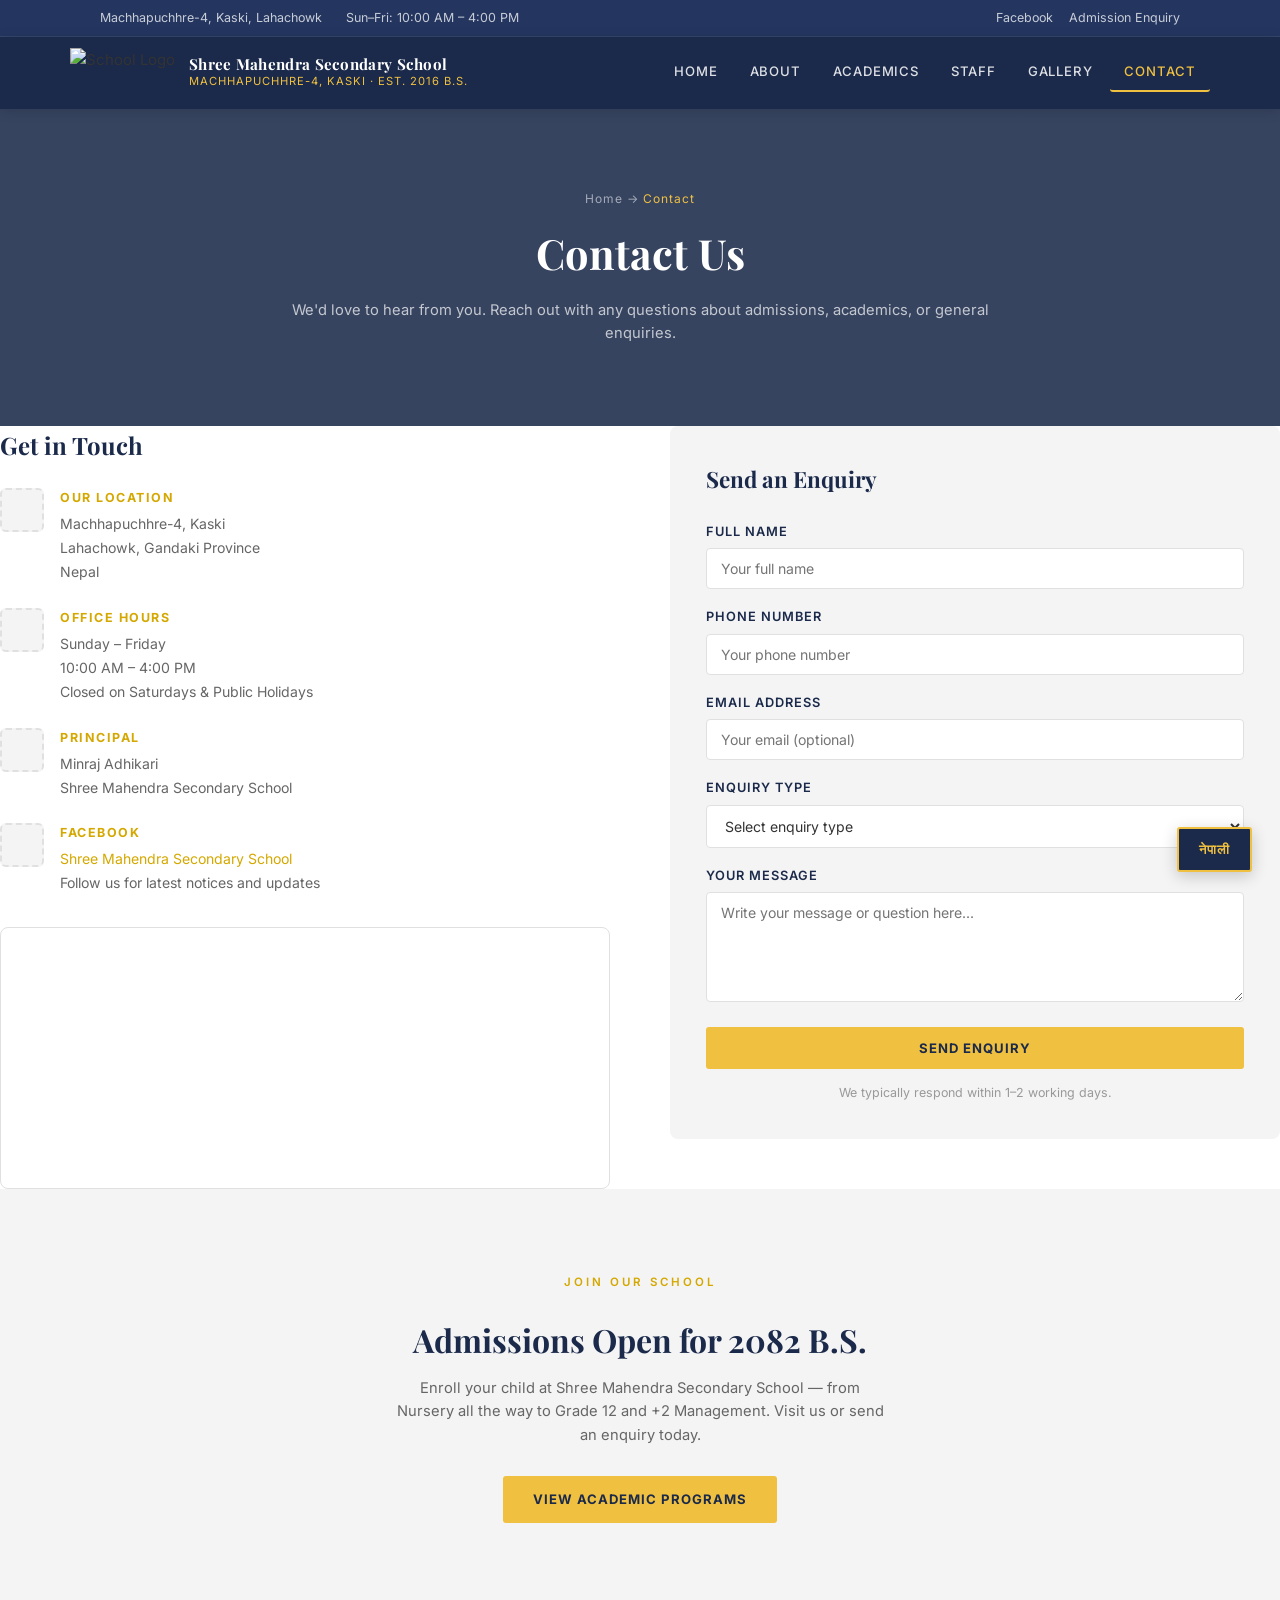
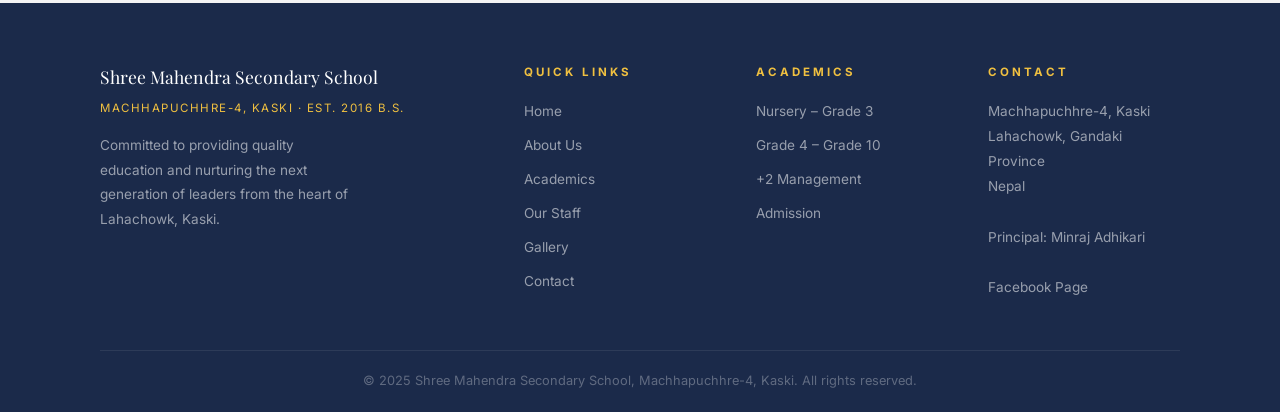
==== contact.html @ 13e13847 "Add files via upload" ====
<!DOCTYPE html>
<html lang="en">
<head>
  <meta charset="UTF-8"/>
  <meta name="viewport" content="width=device-width, initial-scale=1.0"/>
  <title>Contact — Shree Mahendra Secondary School</title>
  <link rel="preconnect" href="https://fonts.googleapis.com">
  <link href="https://fonts.googleapis.com/css2?family=Playfair+Display:ital,wght@0,400;0,700;1,400&family=Inter:wght@300;400;500;600&display=swap" rel="stylesheet">
  <link rel="stylesheet" href="style.css">
  <link rel="icon" type="image/png" href="Images/logo.png">
</head>
<body>

  <div class="top-bar">
    <div class="container">
      <div class="top-bar-inner">
        <div class="top-bar-left">
          <span> Machhapuchhre-4, Kaski, Lahachowk</span>
          <span> Sun–Fri: 10:00 AM – 4:00 PM</span>
        </div>
        <div class="top-bar-right">
          <a href="https://www.facebook.com/ShreeMahendraSecondarySchool" target="_blank">Facebook</a>
          <a href="contact.html">Admission Enquiry</a>
        </div>
      </div>
    </div>
  </div>

  <nav>
    <div class="nav-inner">
      <a href="index.html" class="nav-brand">
        <img src="Images/logo.png" alt="School Logo">
        <div class="nav-brand-text">
          <span class="school-name">Shree Mahendra Secondary School</span>
          <span class="school-location">Machhapuchhre-4, Kaski · Est. 2016 B.S.</span>
        </div>
      </a>
      <ul class="nav-links">
        <li><a href="index.html">Home</a></li>
        <li><a href="about.html">About</a></li>
        <li><a href="academics.html">Academics</a></li>
        <li><a href="staff.html">Staff</a></li>
        <li><a href="gallery.html">Gallery</a></li>
        <li><a href="contact.html" class="active">Contact</a></li>
      </ul>
    </div>
  </nav>

  <div class="page-hero">
    <div class="page-hero-inner">
      <p class="breadcrumb">Home → <span>Contact</span></p>
      <h1>Contact Us</h1>
      <p>We'd love to hear from you. Reach out with any questions about admissions, academics, or general enquiries.</p>
    </div>
  </div>

  <div class="contact-layout">

  <!-- LEFT — INFO + MAP -->
  <div class="contact-info">
    <h3>Get in Touch</h3>

    <div class="contact-detail">
      <div class="contact-icon-box"></div>
      <div>
        <h5>Our Location</h5>
        <p>Machhapuchhre-4, Kaski<br>Lahachowk, Gandaki Province<br>Nepal</p>
      </div>
    </div>

    <div class="contact-detail">
      <div class="contact-icon-box"></div>
      <div>
        <h5>Office Hours</h5>
        <p>Sunday – Friday<br>10:00 AM – 4:00 PM<br>Closed on Saturdays & Public Holidays</p>
      </div>
    </div>

    <div class="contact-detail">
      <div class="contact-icon-box"></div>
      <div>
        <h5>Principal</h5>
        <p>Minraj Adhikari<br>Shree Mahendra Secondary School</p>
      </div>
    </div>

    <div class="contact-detail">
      <div class="contact-icon-box"></div>
      <div>
        <h5>Facebook</h5>
        <p><a href="https://www.facebook.com/ShreeMahendraSecondarySchool" target="_blank" style="color:#d4a800;">Shree Mahendra Secondary School</a><br>Follow us for latest notices and updates</p>
      </div>
    </div>

    <!-- MAP — inside left column -->
    <div style="margin-top:32px; border-radius:8px; overflow:hidden; border:1px solid #e0e0e0;">
      <iframe
        src="https://www.google.com/maps/embed?pb=!1m18!1m12!1m3!1d3512.861016404765!2d83.92640193931064!3d28.30253399999999!2m3!1f0!2f0!3f0!3m2!1i1024!2i768!4f13.1!3m3!1m2!1s0x3995ecd51be6d9e9%3A0xdac037dc6330b801!2sShree%20Mahendra%20Secondary%20School%2C%20Lahachowk!5e0!3m2!1sen!2snp!4v1780123237077!5m2!1sen!2snp"
        width="100%"
        height="260"
        style="border:0; display:block;"
        allowfullscreen=""
        loading="lazy"
        referrerpolicy="no-referrer-when-downgrade">
      </iframe>
    </div>
  </div>

  <!-- RIGHT — FORM -->
  <div class="contact-form-box">
    <h3>Send an Enquiry</h3>

    <div class="form-group">
      <label>Full Name</label>
      <input type="text" placeholder="Your full name">
    </div>

    <div class="form-group">
      <label>Phone Number</label>
      <input type="tel" placeholder="Your phone number">
    </div>

    <div class="form-group">
      <label>Email Address</label>
      <input type="email" placeholder="Your email (optional)">
    </div>

    <div class="form-group">
      <label>Enquiry Type</label>
      <select>
        <option value="">Select enquiry type</option>
        <option>Admission — Nursery to Grade 10</option>
        <option>Admission — +2 Management</option>
        <option>General Information</option>
        <option>Fee Structure</option>
        <option>Other</option>
      </select>
    </div>

    <div class="form-group">
      <label>Your Message</label>
      <textarea placeholder="Write your message or question here..."></textarea>
    </div>

    <button type="button" class="btn-primary" style="width:100%; border:none; cursor:pointer; font-family:'Inter',sans-serif; font-size:0.82rem;">
      Send Enquiry
    </button>

    <p style="font-size:0.78rem; color:#999; margin-top:14px; text-align:center;">
      We typically respond within 1–2 working days.
    </p>
  </div>

</div>

  <!-- ADMISSION CTA -->
  <section class="section section-alt">
    <div class="container" style="text-align:center;">
      <span class="section-label">Join Our School</span>
      <h2 style="font-family:'Playfair Display',serif; font-size:2rem; color:#1B2A4A; margin:12px 0;">Admissions Open for 2082 B.S.</h2>
      <p style="color:#666; font-size:0.92rem; max-width:500px; margin:0 auto 28px;">
        Enroll your child at Shree Mahendra Secondary School — from Nursery all the way to Grade 12 and +2 Management. Visit us or send an enquiry today.
      </p>
      <a href="academics.html" class="btn-primary">View Academic Programs</a>
    </div>
  </section>

  <footer>
    <div class="footer-inner">
      <div class="footer-grid">
        <div class="footer-brand">
          <div class="footer-brand-name">Shree Mahendra Secondary School</div>
          <div class="footer-brand-loc">Machhapuchhre-4, Kaski · Est. 2016 B.S.</div>
          <p>Committed to providing quality education and nurturing the next generation of leaders from the heart of Lahachowk, Kaski.</p>
        </div>
        <div class="footer-col">
          <h4>Quick Links</h4>
          <ul>
            <li><a href="index.html">Home</a></li>
            <li><a href="about.html">About Us</a></li>
            <li><a href="academics.html">Academics</a></li>
            <li><a href="staff.html">Our Staff</a></li>
            <li><a href="gallery.html">Gallery</a></li>
            <li><a href="contact.html">Contact</a></li>
          </ul>
        </div>
        <div class="footer-col">
          <h4>Academics</h4>
          <ul>
            <li><a href="academics.html">Nursery – Grade 3</a></li>
            <li><a href="academics.html">Grade 4 – Grade 10</a></li>
            <li><a href="academics.html">+2 Management</a></li>
            <li><a href="contact.html">Admission</a></li>
          </ul>
        </div>
        <div class="footer-col">
          <h4>Contact</h4>
          <p>Machhapuchhre-4, Kaski<br>Lahachowk, Gandaki Province<br>Nepal<br><br>Principal: Minraj Adhikari<br><br>
          <a href="https://www.facebook.com/ShreeMahendraSecondarySchool" target="_blank" style="color:rgba(255,255,255,0.55);">Facebook Page</a></p>
        </div>
      </div>
      <div class="footer-bottom">
        <p>© 2025 Shree Mahendra Secondary School, Machhapuchhre-4, Kaski. All rights reserved.</p>
      </div>
    </div>
  </footer>
<!-- Custom Translate Button -->
<div id="translate-btn" onclick="toggleTranslate()" title="Translate to Nepali">
  <span id="translate-label">नेपाली</span>
</div>

<div id="google_translate_element" style="display:none;"></div>

<script type="text/javascript">
  function googleTranslateElementInit() {
    new google.translate.TranslateElement({
      pageLanguage: 'en',
      includedLanguages: 'ne,en',
      autoDisplay: false
    }, 'google_translate_element');
  }

  function toggleTranslate() {
    var combo = document.querySelector('.goog-te-combo');
    if (combo) {
      if (combo.value === 'ne') {
        combo.value = 'en';
        document.getElementById('translate-label').innerText = 'नेपाली';
      } else {
        combo.value = 'ne';
        document.getElementById('translate-label').innerText = 'English';
      }
      combo.dispatchEvent(new Event('change'));
    }
  }
</script>
<script src="//translate.google.com/translate_a/element.js?cb=googleTranslateElementInit"></script>

</body>
</html>
---- style.css ----
/* ── RESET & BASE ── */
* { margin: 0; padding: 0; box-sizing: border-box; }

:root {
  --navy: #1B2A4A;
  --navy-light: #243660;
  --yellow: #F0C040;
  --yellow-dark: #d4a800;
  --grey: #F4F4F4;
  --white: #ffffff;
  --text: #333333;
  --text-light: #666666;
  --border: #e0e0e0;
}

body {
  font-family: 'Inter', sans-serif;
  background-color: var(--white);
  color: var(--text);
  font-size: 15px;
  line-height: 1.6;
}

a { text-decoration: none; color: inherit; }
img { max-width: 100%; display: block; }
.container { max-width: 1140px; margin: 0 auto; padding: 0 30px; }

/* ── TOP BAR ── */
.top-bar {
  background-color: var(--navy-light);
  padding: 8px 0;
  border-bottom: 1px solid rgba(255,255,255,0.08);
}

.top-bar-inner {
  display: flex;
  justify-content: space-between;
  align-items: center;
  font-size: 0.78rem;
  color: rgba(255,255,255,0.75);
}

.top-bar-left { display: flex; gap: 24px; align-items: center; }
.top-bar-left span { display: flex; align-items: center; gap: 6px; }
.top-bar-right { display: flex; gap: 16px; align-items: center; }
.top-bar-right a {
  color: rgba(255,255,255,0.75);
  font-size: 0.78rem;
  transition: color 0.2s;
}
.top-bar-right a:hover { color: var(--yellow); }

/* ── NAVBAR ── */
nav {
  background-color: var(--navy);
  padding: 0 30px;
  position: sticky;
  top: 0;
  z-index: 1000;
  box-shadow: 0 2px 12px rgba(0,0,0,0.15);
}

.nav-inner {
  max-width: 1140px;
  margin: 0 auto;
  display: flex;
  justify-content: space-between;
  align-items: center;
  height: 72px;
}

.nav-brand {
  display: flex;
  align-items: center;
  gap: 14px;
}

.nav-brand img {
  height: 50px;
  width: auto;
}

.nav-brand-text { display: flex; flex-direction: column; }
.nav-brand-text .school-name {
  font-family: 'Playfair Display', serif;
  font-size: 0.95rem;
  font-weight: 700;
  color: var(--white);
  line-height: 1.2;
  letter-spacing: 0.3px;
}
.nav-brand-text .school-location {
  font-size: 0.7rem;
  color: var(--yellow);
  letter-spacing: 1px;
  text-transform: uppercase;
}

.nav-links {
  list-style: none;
  display: flex;
  gap: 4px;
}

.nav-links a {
  display: block;
  padding: 8px 14px;
  color: rgba(255,255,255,0.85);
  font-size: 0.82rem;
  letter-spacing: 0.8px;
  text-transform: uppercase;
  font-weight: 500;
  border-radius: 3px;
  transition: all 0.2s;
  border-bottom: 2px solid transparent;
}

.nav-links a:hover,
.nav-links a.active {
  color: var(--yellow);
  border-bottom-color: var(--yellow);
}

/* ── HERO ── */
.hero {
  position: relative;
  min-height: 88vh;
  display: flex;
  align-items: center;
  background: linear-gradient(135deg, rgba(27,42,74,0.92) 0%, rgba(27,42,74,0.75) 100%),
              url('Images/school.jpg') center/cover no-repeat;
  overflow: hidden;
}

.hero::after {
  content: '';
  position: absolute;
  bottom: 0; left: 0; right: 0;
  height: 80px;
  background: linear-gradient(to top, var(--white), transparent);
}

.hero-inner {
  position: relative;
  z-index: 1;
  max-width: 1140px;
  margin: 0 auto;
  padding: 80px 30px;
  display: grid;
  grid-template-columns: 1fr 1fr;
  gap: 60px;
  align-items: center;
}

.hero-left {}

.hero-badge {
  display: inline-flex;
  align-items: center;
  gap: 8px;
  background: rgba(240,192,64,0.15);
  border: 1px solid rgba(240,192,64,0.4);
  color: var(--yellow);
  padding: 6px 16px;
  border-radius: 20px;
  font-size: 0.75rem;
  letter-spacing: 2px;
  text-transform: uppercase;
  margin-bottom: 20px;
}

.hero h1 {
  font-family: 'Playfair Display', serif;
  font-size: 3rem;
  color: var(--white);
  line-height: 1.2;
  margin-bottom: 16px;
}

.hero h1 span { color: var(--yellow); }

.hero-desc {
  color: rgba(255,255,255,0.78);
  font-size: 0.95rem;
  line-height: 1.85;
  margin-bottom: 32px;
  max-width: 480px;
}

.hero-buttons { display: flex; gap: 14px; flex-wrap: wrap; }

.btn-primary {
  display: inline-block;
  padding: 13px 30px;
  background-color: var(--yellow);
  color: var(--navy);
  font-size: 0.82rem;
  font-weight: 700;
  letter-spacing: 1px;
  text-transform: uppercase;
  border-radius: 3px;
  transition: background 0.25s;
}
.btn-primary:hover { background-color: var(--yellow-dark); }

.btn-outline {
  display: inline-block;
  padding: 13px 30px;
  border: 2px solid rgba(255,255,255,0.6);
  color: var(--white);
  font-size: 0.82rem;
  font-weight: 600;
  letter-spacing: 1px;
  text-transform: uppercase;
  border-radius: 3px;
  transition: all 0.25s;
}
.btn-outline:hover { background-color: var(--white); color: var(--navy); }

.hero-right {
  display: grid;
  grid-template-columns: 1fr 1fr;
  gap: 16px;
}

.hero-card {
  background: rgba(255,255,255,0.08);
  border: 1px solid rgba(255,255,255,0.12);
  border-radius: 8px;
  padding: 24px 20px;
  text-align: center;
  backdrop-filter: blur(4px);
  transition: background 0.3s;
}

.hero-card:hover { background: rgba(255,255,255,0.13); }

.hero-card h3 {
  font-family: 'Playfair Display', serif;
  font-size: 2.2rem;
  color: var(--yellow);
  font-weight: 700;
}

.hero-card p {
  font-size: 0.75rem;
  color: rgba(255,255,255,0.7);
  letter-spacing: 1.5px;
  text-transform: uppercase;
  margin-top: 4px;
}

/* ── SECTION BASE ── */
.section { padding: 80px 0; }
.section-alt { background-color: var(--grey); }

.section-header { text-align: center; margin-bottom: 50px; }
.section-label {
  display: inline-block;
  font-size: 0.72rem;
  letter-spacing: 3px;
  text-transform: uppercase;
  color: var(--yellow-dark);
  font-weight: 600;
  margin-bottom: 10px;
}
.section-header h2 {
  font-family: 'Playfair Display', serif;
  font-size: 2rem;
  color: var(--navy);
  margin-bottom: 12px;
}
.section-header p {
  color: var(--text-light);
  font-size: 0.92rem;
  max-width: 520px;
  margin: 0 auto;
}

/* ── WHY US ── */
.why-grid {
  display: grid;
  grid-template-columns: repeat(4, 1fr);
  gap: 24px;
}

.why-card {
  background: var(--white);
  border: 1px solid var(--border);
  border-radius: 8px;
  padding: 32px 24px;
  text-align: center;
  transition: all 0.3s;
  border-top: 3px solid transparent;
}

.why-card:hover {
  border-top-color: var(--yellow);
  box-shadow: 0 8px 24px rgba(0,0,0,0.08);
  transform: translateY(-4px);
}

.why-icon {
  width: 56px;
  height: 56px;
  background: rgba(27,42,74,0.08);
  border-radius: 50%;
  display: flex;
  align-items: center;
  justify-content: center;
  margin: 0 auto 16px;
  font-size: 1.5rem;
}

.why-card h4 {
  font-family: 'Playfair Display', serif;
  font-size: 1rem;
  color: var(--navy);
  margin-bottom: 10px;
}

.why-card p {
  font-size: 0.85rem;
  color: var(--text-light);
  line-height: 1.7;
}

/* ── PRINCIPAL MESSAGE ── */
.principal-grid {
  display: grid;
  grid-template-columns: 1fr 2fr;
  gap: 60px;
  align-items: start;
}

.principal-photo {
  text-align: center;
}

.principal-photo img {
  width: 250px;
  height: 250px;
  object-fit: cover;
  border-radius: 50%;
  margin: 0 auto 16px;
  border: 4px solid var(--yellow);
  display: block;
}

.principal-photo-placeholder {
  width: 200px;
  height: 200px;
  background: var(--grey);
  border-radius: 50%;
  margin: 0 auto 16px;
  border: 4px solid var(--yellow);
  display: flex;
  align-items: center;
  justify-content: center;
  font-size: 3rem;
  color: var(--text-light);
}


.principal-photo h4 {
  font-family: 'Playfair Display', serif;
  font-size: 1.1rem;
  color: var(--navy);
}

.principal-photo p {
  font-size: 0.8rem;
  color: var(--text-light);
  letter-spacing: 1px;
  text-transform: uppercase;
}

.principal-message blockquote {
  font-family: 'Playfair Display', serif;
  font-size: 1.3rem;
  color: var(--navy);
  line-height: 1.6;
  font-style: italic;
  margin-bottom: 24px;
  padding-left: 20px;
  border-left: 3px solid var(--yellow);
}

.principal-message p {
  color: var(--text-light);
  font-size: 0.92rem;
  line-height: 1.85;
  margin-bottom: 14px;
}

/* ── NOTICES ── */
.notices-layout {
  display: grid;
  grid-template-columns: 2fr 1fr;
  gap: 40px;
  align-items: start;
}

.notices-list { display: flex; flex-direction: column; gap: 16px; }

.notice-item {
  background: var(--white);
  border: 1px solid var(--border);
  border-left: 4px solid var(--yellow);
  border-radius: 4px;
  padding: 20px 24px;
  display: flex;
  gap: 20px;
  align-items: flex-start;
  transition: box-shadow 0.2s;
}

.notice-item:hover { box-shadow: 0 4px 16px rgba(0,0,0,0.07); }

.notice-date-box {
  background: var(--navy);
  color: var(--white);
  border-radius: 4px;
  padding: 8px 12px;
  text-align: center;
  min-width: 56px;
  flex-shrink: 0;
}

.notice-date-box .day {
  font-size: 1.4rem;
  font-weight: 700;
  font-family: 'Playfair Display', serif;
  line-height: 1;
}

.notice-date-box .month {
  font-size: 0.65rem;
  text-transform: uppercase;
  letter-spacing: 1px;
  color: var(--yellow);
  margin-top: 2px;
}

.notice-content h4 {
  font-size: 0.95rem;
  font-weight: 600;
  color: var(--navy);
  margin-bottom: 6px;
}

.notice-content p {
  font-size: 0.85rem;
  color: var(--text-light);
  line-height: 1.6;
}

.admission-box {
  background: var(--navy);
  border-radius: 8px;
  padding: 36px 28px;
  text-align: center;
  color: var(--white);
}

.admission-box h3 {
  font-family: 'Playfair Display', serif;
  font-size: 1.4rem;
  margin-bottom: 12px;
}

.admission-box p {
  font-size: 0.85rem;
  color: rgba(255,255,255,0.72);
  line-height: 1.7;
  margin-bottom: 24px;
}

.admission-box .btn-primary { width: 100%; text-align: center; margin-bottom: 12px; display: block; }

.admission-box .btn-outline {
  width: 100%;
  text-align: center;
  display: block;
  border-color: rgba(255,255,255,0.4);
}

/* ── ACADEMICS PREVIEW ── */
.academics-grid {
  display: grid;
  grid-template-columns: repeat(3, 1fr);
  gap: 24px;
}

.academic-card {
  background: var(--white);
  border: 1px solid var(--border);
  border-radius: 8px;
  overflow: hidden;
  transition: all 0.3s;
}

.academic-card:hover {
  transform: translateY(-4px);
  box-shadow: 0 12px 28px rgba(0,0,0,0.1);
}

.academic-card-top {
  background: var(--navy);
  padding: 28px 24px;
  text-align: center;
}

.academic-card-top .grade-label {
  font-size: 0.7rem;
  letter-spacing: 2px;
  text-transform: uppercase;
  color: var(--yellow);
  margin-bottom: 8px;
}

.academic-card-top h3 {
  font-family: 'Playfair Display', serif;
  font-size: 1.3rem;
  color: var(--white);
}

.academic-card-body { padding: 24px; }

.academic-card-body p {
  font-size: 0.88rem;
  color: var(--text-light);
  line-height: 1.7;
  margin-bottom: 16px;
}

.academic-card-body ul {
  list-style: none;
  display: flex;
  flex-direction: column;
  gap: 8px;
}

.academic-card-body ul li {
  font-size: 0.83rem;
  color: var(--text);
  display: flex;
  align-items: center;
  gap: 8px;
}

.academic-card-body ul li::before {
  content: '✓';
  color: var(--yellow-dark);
  font-weight: 700;
  font-size: 0.8rem;
}

/* ── GALLERY PREVIEW ── */
.gallery-grid {
  display: grid;
  grid-template-columns: repeat(4, 1fr);
  gap: 12px;
}

.gallery-item {
  aspect-ratio: 1;
  background: var(--grey);
  border-radius: 6px;
  overflow: hidden;
  position: relative;
}

.gallery-item img {
  width: 100%;
  height: 100%;
  object-fit: cover;
  transition: transform 0.4s;
}

.gallery-item:hover img { transform: scale(1.08); }

.gallery-placeholder {
  width: 100%;
  height: 100%;
  background: linear-gradient(135deg, var(--navy) 0%, var(--navy-light) 100%);
  display: flex;
  flex-direction: column;
  align-items: center;
  justify-content: center;
  color: rgba(255,255,255,0.4);
  font-size: 0.75rem;
  letter-spacing: 1px;
  text-transform: uppercase;
  gap: 8px;
}

.gallery-placeholder span { font-size: 1.8rem; opacity: 0.4; }

/* ── FOOTER ── */
footer {
  background-color: var(--navy);
  padding: 60px 0 0;
}

.footer-inner {
  max-width: 1140px;
  margin: 0 auto;
  padding: 0 30px;
}

.footer-grid {
  display: grid;
  grid-template-columns: 2fr 1fr 1fr 1fr;
  gap: 40px;
  padding-bottom: 50px;
  border-bottom: 1px solid rgba(255,255,255,0.08);
}

.footer-brand-name {
  font-family: 'Playfair Display', serif;
  font-size: 1.1rem;
  color: var(--white);
  margin-bottom: 8px;
}

.footer-brand-loc {
  font-size: 0.72rem;
  color: var(--yellow);
  letter-spacing: 1.5px;
  text-transform: uppercase;
  margin-bottom: 16px;
}

.footer-brand p {
  color: rgba(255,255,255,0.55);
  font-size: 0.85rem;
  line-height: 1.8;
  max-width: 260px;
}

.footer-col h4 {
  color: var(--yellow);
  font-size: 0.72rem;
  letter-spacing: 3px;
  text-transform: uppercase;
  margin-bottom: 18px;
}

.footer-col ul { list-style: none; display: flex; flex-direction: column; gap: 10px; }

.footer-col ul li a {
  color: rgba(255,255,255,0.55);
  font-size: 0.85rem;
  transition: color 0.2s;
}

.footer-col ul li a:hover { color: var(--yellow); }

.footer-col p {
  color: rgba(255,255,255,0.55);
  font-size: 0.85rem;
  line-height: 1.85;
}

.footer-bottom {
  padding: 20px 0;
  text-align: center;
}

.footer-bottom p {
  color: rgba(255,255,255,0.3);
  font-size: 0.8rem;
}

/* ── PAGE HERO (inner pages) ── */
.page-hero {
  background: linear-gradient(rgba(27,42,74,0.88), rgba(27,42,74,0.88)),
              url('Images/school.jpg') center/cover no-repeat;
  padding: 80px 30px;
  text-align: center;
}

.page-hero-inner { max-width: 700px; margin: 0 auto; }

.page-hero .breadcrumb {
  font-size: 0.75rem;
  color: rgba(255,255,255,0.55);
  letter-spacing: 1px;
  margin-bottom: 12px;
}

.page-hero .breadcrumb span { color: var(--yellow); }

.page-hero h1 {
  font-family: 'Playfair Display', serif;
  font-size: 2.6rem;
  color: var(--white);
  margin-bottom: 12px;
}

.page-hero p {
  color: rgba(255,255,255,0.7);
  font-size: 0.92rem;
}

/* ── ABOUT PAGE ── */
.about-grid {
  display: grid;
  grid-template-columns: 1fr 1fr;
  gap: 60px;
  align-items: center;
}

.about-image img {
  width: 100%;
  border-radius: 8px;
  box-shadow: 0 12px 40px rgba(0,0,0,0.12);
}

.about-text h2 {
  font-family: 'Playfair Display', serif;
  font-size: 1.9rem;
  color: var(--navy);
  margin-bottom: 16px;
  line-height: 1.3;
}

.about-text p {
  color: var(--text-light);
  font-size: 0.92rem;
  line-height: 1.85;
  margin-bottom: 14px;
}

.vm-grid {
  display: grid;
  grid-template-columns: 1fr 1fr;
  gap: 24px;
  margin-top: 14px;
}

.vm-card {
  background: var(--grey);
  border-radius: 8px;
  padding: 28px 24px;
  border-top: 3px solid var(--yellow);
}

.vm-card h4 {
  font-family: 'Playfair Display', serif;
  font-size: 1rem;
  color: var(--navy);
  margin-bottom: 10px;
}

.vm-card p {
  font-size: 0.85rem;
  color: var(--text-light);
  line-height: 1.7;
}

/* ── STAFF PAGE ── */
.staff-grid {
  display: grid;
  grid-template-columns: repeat(4, 1fr);
  gap: 24px;
}

.staff-card {
  background: var(--white);
  border: 1px solid var(--border);
  border-radius: 8px;
  overflow: hidden;
  text-align: center;
  transition: all 0.3s;
}

.staff-card:hover {
  box-shadow: 0 8px 24px rgba(0,0,0,0.1);
  transform: translateY(-4px);
}

.staff-photo {
  width: 100%;
  height: 200px;
  background: var(--grey);
  display: flex;
  align-items: center;
  justify-content: center;
  font-size: 3rem;
  color: var(--text-light);
}

.staff-photo img {
  width: 100%;
  height: 100%;
  object-fit: cover;
}

.staff-info { padding: 20px 16px; }

.staff-info h4 {
  font-family: 'Playfair Display', serif;
  font-size: 1rem;
  color: var(--navy);
  margin-bottom: 4px;
}

.staff-info .role {
  font-size: 0.75rem;
  color: var(--yellow-dark);
  letter-spacing: 1px;
  text-transform: uppercase;
}

.staff-info .subject {
  font-size: 0.82rem;
  color: var(--text-light);
  margin-top: 6px;
}

/* ── CONTACT PAGE ── */
.contact-layout {
  display: grid;
  grid-template-columns: 1fr 1fr;
  gap: 60px;
  align-items: start;
}

.contact-info h3 {
  font-family: 'Playfair Display', serif;
  font-size: 1.5rem;
  color: var(--navy);
  margin-bottom: 24px;
}

.contact-detail {
  display: flex;
  gap: 16px;
  align-items: flex-start;
  margin-bottom: 24px;
}

.contact-icon-box {
  width: 44px;
  height: 44px;
  background: var(--grey);
  border-radius: 6px;
  display: flex;
  align-items: center;
  justify-content: center;
  font-size: 1.1rem;
  flex-shrink: 0;
}

.contact-detail h5 {
  font-size: 0.78rem;
  letter-spacing: 1.5px;
  text-transform: uppercase;
  color: var(--yellow-dark);
  margin-bottom: 4px;
}

.contact-detail p {
  font-size: 0.88rem;
  color: var(--text-light);
  line-height: 1.7;
}

.contact-form-box {
  background: var(--grey);
  border-radius: 8px;
  padding: 36px;
}

.contact-form-box h3 {
  font-family: 'Playfair Display', serif;
  font-size: 1.4rem;
  color: var(--navy);
  margin-bottom: 24px;
}

.form-group { margin-bottom: 18px; }

.form-group label {
  display: block;
  font-size: 0.8rem;
  letter-spacing: 1px;
  text-transform: uppercase;
  color: var(--navy);
  margin-bottom: 6px;
  font-weight: 600;
}

.form-group input,
.form-group textarea,
.form-group select {
  width: 100%;
  padding: 11px 14px;
  border: 1px solid var(--border);
  border-radius: 4px;
  font-size: 0.88rem;
  font-family: 'Inter', sans-serif;
  background: var(--white);
  color: var(--text);
  transition: border 0.2s;
  outline: none;
}

.form-group input:focus,
.form-group textarea:focus,
.form-group select:focus {
  border-color: var(--navy);
}

.form-group textarea { resize: vertical; min-height: 110px; }

/* ── GALLERY PAGE ── */
.gallery-full {
  display: grid;
  grid-template-columns: repeat(3, 1fr);
  gap: 16px;
}

.gallery-full-item {
  aspect-ratio: 4/3;
  background: var(--grey);
  border-radius: 6px;
  overflow: hidden;
}

.gallery-full-item img {
  width: 100%;
  height: 100%;
  object-fit: cover;
  transition: transform 0.4s;
}

.gallery-full-item:hover img { transform: scale(1.06); }

/* ── ICON PLACEHOLDERS (for custom images) ── */
.why-icon {
  background-color: var(--grey);
  border: 2px dashed var(--border);
}

.contact-icon-box {
  background-color: var(--grey);
  border: 2px dashed var(--border);
}

.principal-photo-placeholder {
  background-color: var(--grey);
  border: 4px solid var(--yellow);
  color: var(--text-light);
  font-size: 0.75rem;
  letter-spacing: 1px;
  text-transform: uppercase;
  text-align: center;
  padding: 20px;
}

.staff-photo {
  background-color: var(--grey);
  border-bottom: 2px dashed var(--border);
  color: var(--text-light);
  font-size: 0.75rem;
  letter-spacing: 1px;
  text-transform: uppercase;
}

/* ── TRANSLATE BUTTON ── */
#translate-btn {
  position: fixed;
  bottom: 28px;
  right: 28px;
  z-index: 9999;
  background-color: var(--navy);
  color: var(--yellow);
  border: 2px solid var(--yellow);
  padding: 10px 20px;
  border-radius: 3px;
  font-size: 0.82rem;
  font-weight: 600;
  letter-spacing: 1px;
  cursor: pointer;
  font-family: 'Inter', sans-serif;
  box-shadow: 0 4px 16px rgba(0,0,0,0.2);
  transition: all 0.25s;
}

#translate-btn:hover {
  background-color: var(--yellow);
  color: var(--navy);
}

.goog-te-banner-frame,
.goog-te-balloon-frame,
#goog-gt-tt,
.goog-tooltip,
.goog-tooltip:hover {
  display: none !important;
}

body { top: 0 !important; }
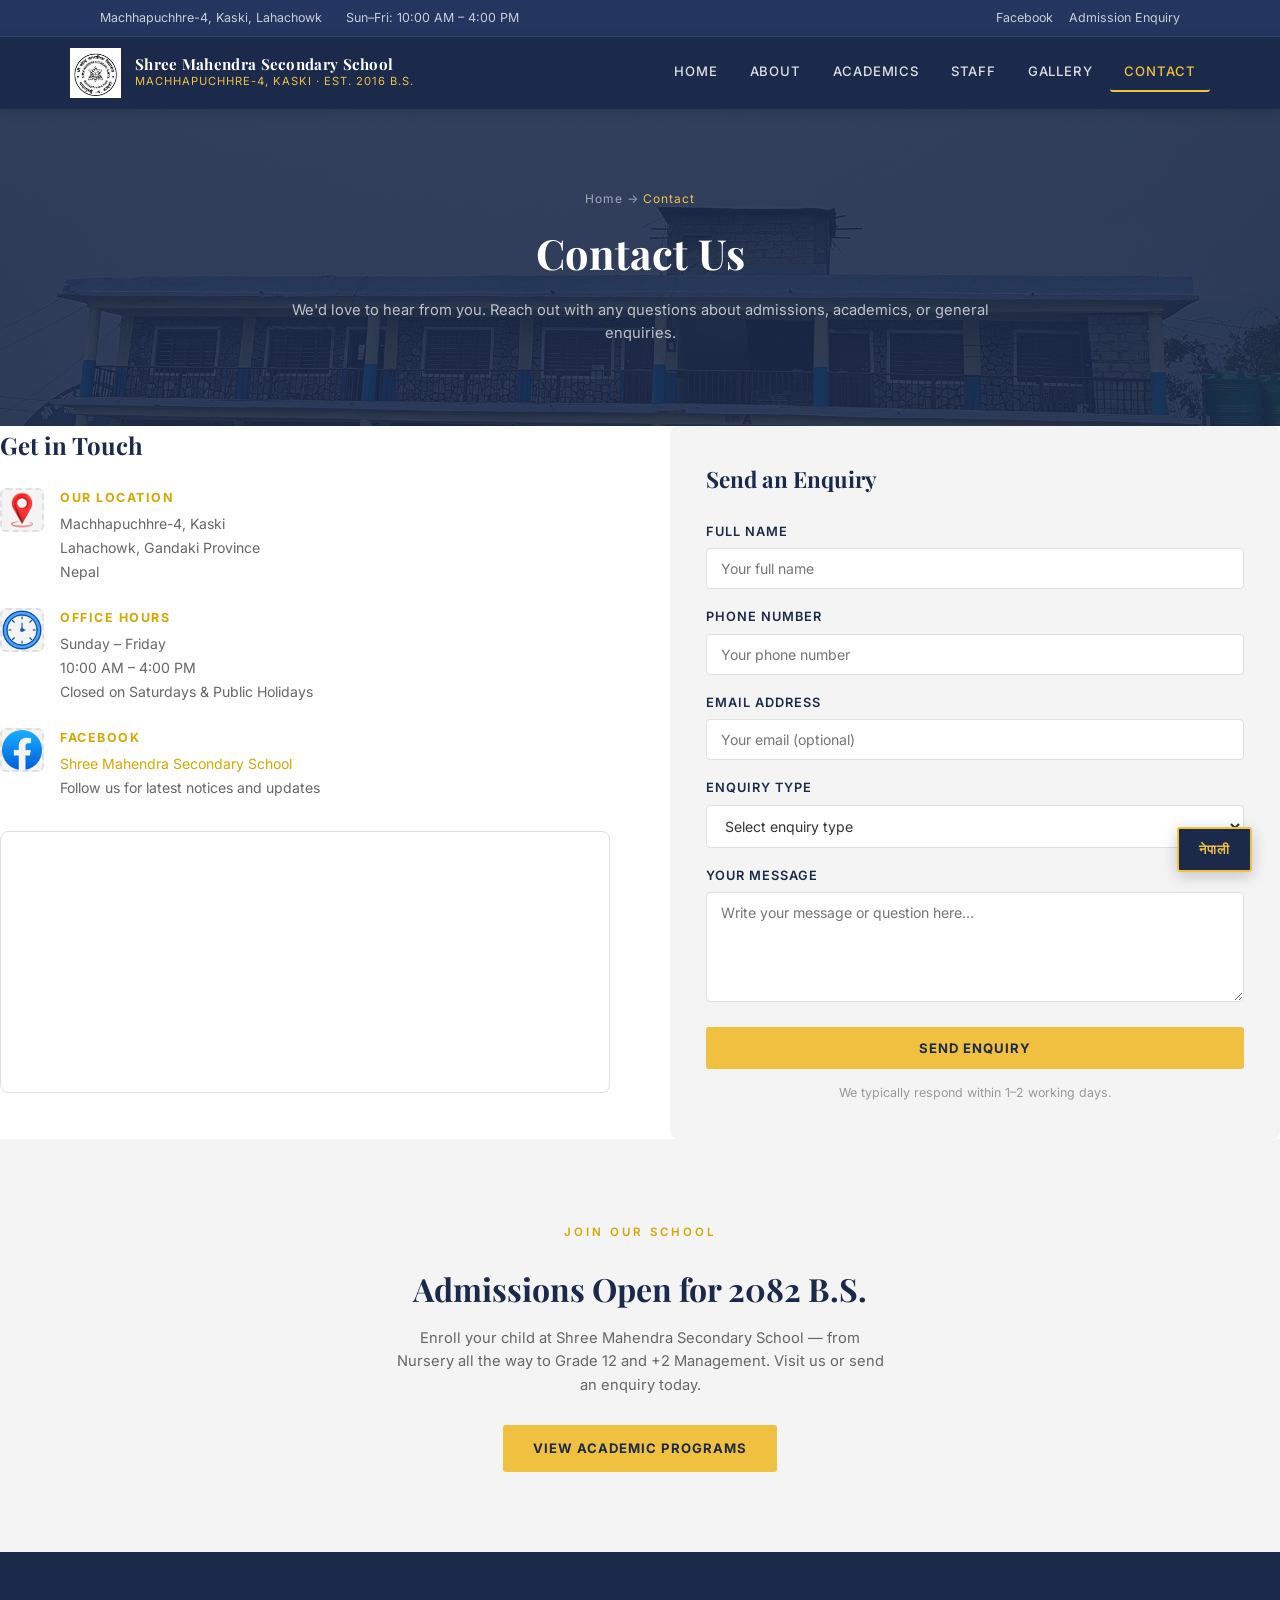
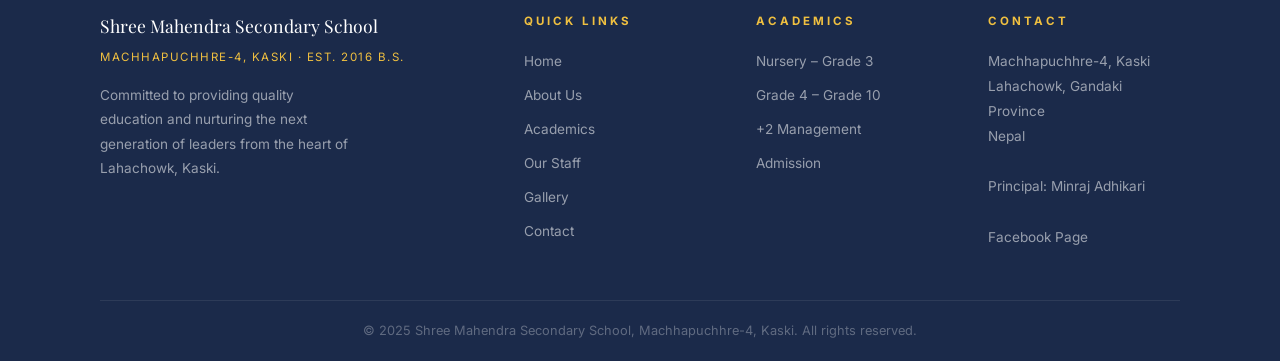
==== commit 03c04faf: "Update contact page title and logo image format" ====
--- a/contact.html
+++ b/contact.html
@@ -3,11 +3,11 @@
 <head>
   <meta charset="UTF-8"/>
   <meta name="viewport" content="width=device-width, initial-scale=1.0"/>
-  <title>Contact — Shree Mahendra Secondary School</title>
+  <title>About Us — Shree Mahendra Secondary School</title>
   <link rel="preconnect" href="https://fonts.googleapis.com">
   <link href="https://fonts.googleapis.com/css2?family=Playfair+Display:ital,wght@0,400;0,700;1,400&family=Inter:wght@300;400;500;600&display=swap" rel="stylesheet">
   <link rel="stylesheet" href="style.css">
-  <link rel="icon" type="image/png" href="Images/logo.png">
+  <link rel="icon" type="image/jpg" href="Images/logo.jpg">
 </head>
 <body>
 
@@ -29,7 +29,7 @@
   <nav>
     <div class="nav-inner">
       <a href="index.html" class="nav-brand">
-        <img src="Images/logo.png" alt="School Logo">
+        <img src="Images/logo.jpg" alt="School Logo">
         <div class="nav-brand-text">
           <span class="school-name">Shree Mahendra Secondary School</span>
           <span class="school-location">Machhapuchhre-4, Kaski · Est. 2016 B.S.</span>
@@ -61,7 +61,9 @@
     <h3>Get in Touch</h3>
 
     <div class="contact-detail">
-      <div class="contact-icon-box"></div>
+      <div class="contact-icon-box">
+         <img src="Images/location.png" alt="Location">
+      </div>
       <div>
         <h5>Our Location</h5>
         <p>Machhapuchhre-4, Kaski<br>Lahachowk, Gandaki Province<br>Nepal</p>
@@ -69,7 +71,9 @@
     </div>
 
     <div class="contact-detail">
-      <div class="contact-icon-box"></div>
+      <div class="contact-icon-box">
+            <img src="Images/hour.png" alt="Contact Us">
+      </div>
       <div>
         <h5>Office Hours</h5>
         <p>Sunday – Friday<br>10:00 AM – 4:00 PM<br>Closed on Saturdays & Public Holidays</p>
@@ -77,15 +81,10 @@
     </div>
 
     <div class="contact-detail">
-      <div class="contact-icon-box"></div>
-      <div>
-        <h5>Principal</h5>
-        <p>Minraj Adhikari<br>Shree Mahendra Secondary School</p>
-      </div>
-    </div>
-
-    <div class="contact-detail">
-      <div class="contact-icon-box"></div>
+      <div class="contact-icon-box">
+                    <img src="Images/fb.png" alt="Facebook">
+
+      </div>
       <div>
         <h5>Facebook</h5>
         <p><a href="https://www.facebook.com/ShreeMahendraSecondarySchool" target="_blank" style="color:#d4a800;">Shree Mahendra Secondary School</a><br>Follow us for latest notices and updates</p>
--- a/style.css
+++ b/style.css
@@ -1003,4 +1003,167 @@
   display: none !important;
 }
 
-body { top: 0 !important; }+body { top: 0 !important; }
+
+/* ── RESPONSIVE / MOBILE ── */
+@media (max-width: 768px) {
+
+  /* TOP BAR */
+  .top-bar-inner {
+    flex-direction: column;
+    gap: 6px;
+    text-align: center;
+  }
+
+  /* NAVBAR */
+  nav { padding: 0 20px; }
+
+  .nav-inner {
+    flex-direction: column;
+    height: auto;
+    padding: 16px 0;
+    gap: 14px;
+  }
+
+  .nav-brand-text .school-name { font-size: 0.82rem; }
+
+  .nav-links {
+    flex-wrap: wrap;
+    justify-content: center;
+    gap: 4px;
+  }
+
+  .nav-links a {
+    font-size: 0.75rem;
+    padding: 6px 10px;
+  }
+
+  /* HERO */
+  .hero-inner {
+    grid-template-columns: 1fr;
+    padding: 60px 20px;
+    gap: 40px;
+  }
+
+  .hero h1 { font-size: 2.2rem; }
+
+  .hero-right {
+    grid-template-columns: 1fr 1fr;
+    gap: 12px;
+  }
+
+  .hero-card h3 { font-size: 1.6rem; }
+
+  .hero-buttons {
+    flex-direction: column;
+    align-items: flex-start;
+  }
+
+  /* SECTIONS */
+  .section { padding: 60px 0; }
+  .container { padding: 0 20px; }
+
+  /* WHY GRID */
+  .why-grid {
+    grid-template-columns: 1fr 1fr;
+    gap: 16px;
+  }
+
+  /* PRINCIPAL */
+  .principal-grid {
+    grid-template-columns: 1fr;
+    gap: 32px;
+  }
+
+  .principal-photo img,
+  .principal-photo-placeholder {
+    width: 150px;
+    height: 150px;
+  }
+
+  /* NOTICES */
+  .notices-layout {
+    grid-template-columns: 1fr;
+    gap: 30px;
+  }
+
+  .admission-box { padding: 28px 20px; }
+
+  /* ACADEMICS */
+  .academics-grid {
+    grid-template-columns: 1fr;
+    gap: 20px;
+  }
+
+  /* GALLERY */
+  .gallery-grid {
+    grid-template-columns: 1fr 1fr;
+    gap: 10px;
+  }
+
+  .gallery-full {
+    grid-template-columns: 1fr 1fr;
+    gap: 10px;
+  }
+
+  /* ABOUT */
+  .about-grid {
+    grid-template-columns: 1fr;
+    gap: 32px;
+  }
+
+  .vm-grid {
+    grid-template-columns: 1fr;
+    gap: 16px;
+  }
+
+  /* STAFF */
+  .staff-grid {
+    grid-template-columns: 1fr 1fr;
+    gap: 16px;
+  }
+
+  /* CONTACT */
+  .contact-layout {
+    grid-template-columns: 1fr;
+    gap: 32px;
+  }
+
+  .contact-form-box { padding: 24px 20px; }
+
+  /* FOOTER */
+  .footer-grid {
+    grid-template-columns: 1fr 1fr;
+    gap: 28px;
+  }
+
+  /* PAGE HERO */
+  .page-hero { padding: 60px 20px; }
+  .page-hero h1 { font-size: 2rem; }
+
+  /* SECTION HEADER */
+  .section-header h2 { font-size: 1.7rem; }
+}
+
+/* ── VERY SMALL SCREENS ── */
+@media (max-width: 480px) {
+
+  .hero h1 { font-size: 1.8rem; }
+  .hero-right { grid-template-columns: 1fr 1fr; }
+
+  .why-grid { grid-template-columns: 1fr; }
+
+  .staff-grid { grid-template-columns: 1fr; }
+
+  .gallery-grid { grid-template-columns: 1fr 1fr; }
+  .gallery-full { grid-template-columns: 1fr; }
+
+  .footer-grid { grid-template-columns: 1fr; }
+
+  .nav-links { gap: 2px; }
+  .nav-links a { font-size: 0.7rem; padding: 5px 8px; }
+
+  .btn-primary, .btn-outline { padding: 11px 22px; font-size: 0.78rem; }
+
+  #translate-btn { bottom: 16px; right: 16px; padding: 8px 14px; font-size: 0.75rem; }
+}
